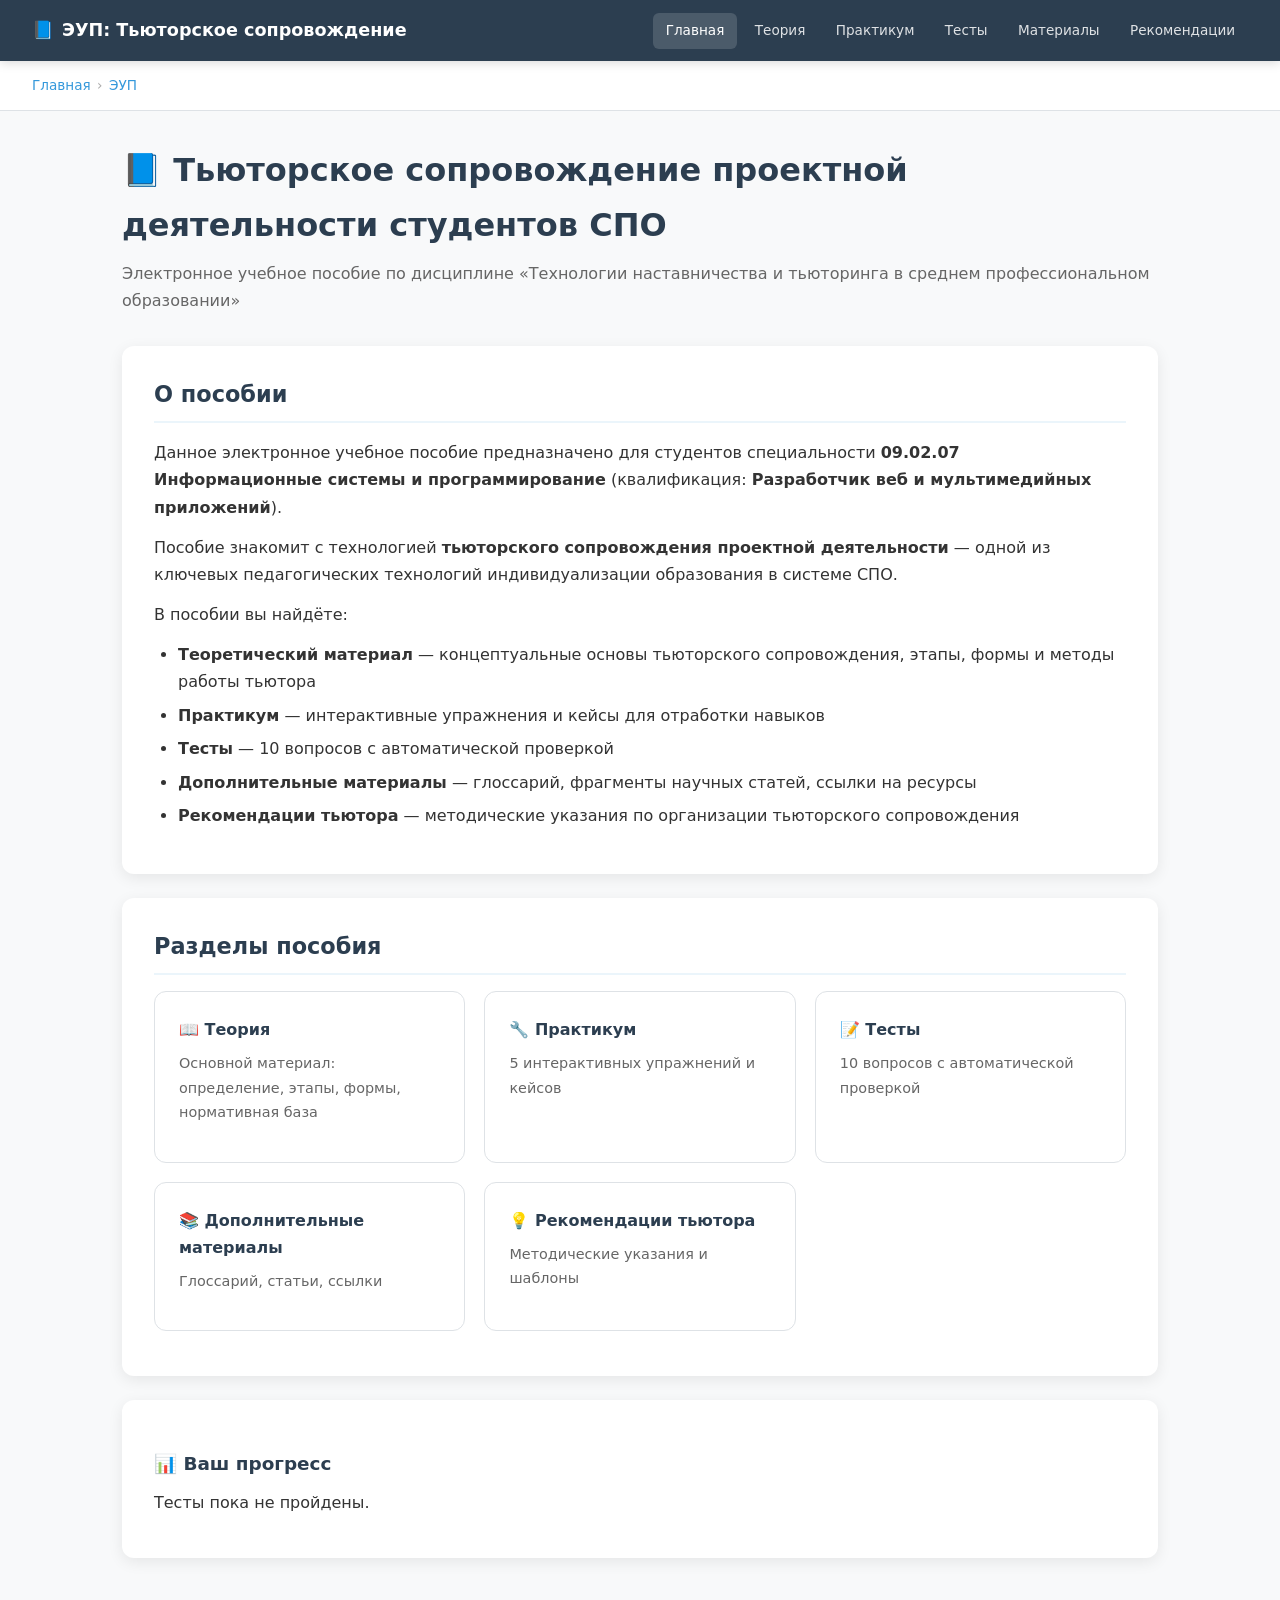
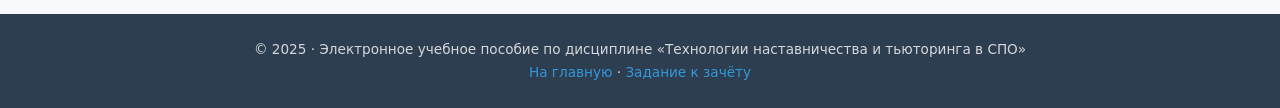
==== eup/index.html @ f14a6d61 "initial commit" ====
<!DOCTYPE html>
<html lang="ru">
<head>
    <meta charset="UTF-8">
    <meta name="viewport" content="width=device-width, initial-scale=1.0">
    <title>Тьюторское сопровождение проектной деятельности — ЭУП</title>
    <link rel="stylesheet" href="css/style.css">
</head>
<body>
    <!-- Header -->
    <div class="top-bar">
        <div class="logo"><a href="../index.html">📘</a> ЭУП: Тьюторское сопровождение</div>
        <nav class="top-nav">
            <a href="index.html" class="active">Главная</a>
            <a href="pages/teoriya.html">Теория</a>
            <a href="pages/praktikum.html">Практикум</a>
            <a href="pages/testy.html">Тесты</a>
            <a href="pages/materialy.html">Материалы</a>
            <a href="pages/rekomendacii.html">Рекомендации</a>
        </nav>
    </div>

    <div id="breadcrumbs" class="breadcrumbs"></div>

    <!-- Main -->
    <div class="main">
        <div class="page-header">
            <h1>📘 Тьюторское сопровождение проектной деятельности студентов СПО</h1>
            <p class="desc">Электронное учебное пособие по дисциплине «Технологии наставничества и тьюторинга в среднем профессиональном образовании»</p>
        </div>

        <!-- Аннотация -->
        <div class="section">
            <h2>О пособии</h2>
            <p>Данное электронное учебное пособие предназначено для студентов специальности <strong>09.02.07 Информационные системы и программирование</strong> (квалификация: <strong>Разработчик веб и мультимедийных приложений</strong>).</p>
            <p>Пособие знакомит с технологией <strong>тьюторского сопровождения проектной деятельности</strong> — одной из ключевых педагогических технологий индивидуализации образования в системе СПО.</p>
            <p>В пособии вы найдёте:</p>
            <ul>
                <li><strong>Теоретический материал</strong> — концептуальные основы тьюторского сопровождения, этапы, формы и методы работы тьютора</li>
                <li><strong>Практикум</strong> — интерактивные упражнения и кейсы для отработки навыков</li>
                <li><strong>Тесты</strong> — 10 вопросов с автоматической проверкой</li>
                <li><strong>Дополнительные материалы</strong> — глоссарий, фрагменты научных статей, ссылки на ресурсы</li>
                <li><strong>Рекомендации тьютора</strong> — методические указания по организации тьюторского сопровождения</li>
            </ul>
        </div>

        <!-- Навигация по разделам -->
        <div class="section">
            <h2>Разделы пособия</h2>
            <div class="card-grid">
                <a href="pages/teoriya.html" class="card-item" style="text-decoration:none;display:block;">
                    <h4>📖 Теория</h4>
                    <p style="color:#666;font-size:0.9rem;">Основной материал: определение, этапы, формы, нормативная база</p>
                </a>
                <a href="pages/praktikum.html" class="card-item" style="text-decoration:none;display:block;">
                    <h4>🔧 Практикум</h4>
                    <p style="color:#666;font-size:0.9rem;">5 интерактивных упражнений и кейсов</p>
                </a>
                <a href="pages/testy.html" class="card-item" style="text-decoration:none;display:block;">
                    <h4>📝 Тесты</h4>
                    <p style="color:#666;font-size:0.9rem;">10 вопросов с автоматической проверкой</p>
                </a>
                <a href="pages/materialy.html" class="card-item" style="text-decoration:none;display:block;">
                    <h4>📚 Дополнительные материалы</h4>
                    <p style="color:#666;font-size:0.9rem;">Глоссарий, статьи, ссылки</p>
                </a>
                <a href="pages/rekomendacii.html" class="card-item" style="text-decoration:none;display:block;">
                    <h4>💡 Рекомендации тьютора</h4>
                    <p style="color:#666;font-size:0.9rem;">Методические указания и шаблоны</p>
                </a>
            </div>
        </div>

        <!-- Статистика -->
        <div id="stats-container"></div>
    </div>

    <!-- Modal -->
    <div class="modal-overlay" id="modal-overlay">
        <div class="modal">
            <button class="close-btn" onclick="closeModal()">&times;</button>
            <h3 id="modal-title"></h3>
            <p id="modal-text"></p>
        </div>
    </div>

    <!-- Footer -->
    <div class="footer">
        <p>© 2025 · Электронное учебное пособие по дисциплине «Технологии наставничества и тьюторинга в СПО»</p>
        <p><a href="../index.html">На главную</a> · <a href="../зачет.md">Задание к зачёту</a></p>
    </div>

    <script src="js/navigation.js"></script>
    <script src="js/main.js"></script>
    <script src="js/stats.js"></script>
    <script>
        document.addEventListener('DOMContentLoaded', function() {
            if (typeof displayStats === 'function') {
                displayStats('stats-container');
            }
        });
    </script>
</body>
</html>
---- eup/css/style.css ----
:root {
    --primary: #2c3e50;
    --secondary: #3498db;
    --secondary-light: #ebf5fb;
    --accent: #e74c3c;
    --success: #27ae60;
    --warning: #f39c12;
    --bg: #f8f9fa;
    --card-bg: #ffffff;
    --text: #333;
    --text-light: #666;
    --border: #dee2e6;
    --shadow: 0 4px 15px rgba(0,0,0,0.08);
    --radius: 12px;
    --font: 'Segoe UI', system-ui, -apple-system, sans-serif;
}

* { margin: 0; padding: 0; box-sizing: border-box; }

html { scroll-behavior: smooth; }

body {
    font-family: var(--font);
    background: var(--bg);
    color: var(--text);
    line-height: 1.7;
    display: flex;
    flex-direction: column;
    min-height: 100vh;
}

/* ===== HEADER & NAVIGATION ===== */
.top-bar {
    background: var(--primary);
    color: white;
    padding: 0.8rem 2rem;
    display: flex;
    align-items: center;
    justify-content: space-between;
    flex-wrap: wrap;
    gap: 0.5rem;
    position: sticky;
    top: 0;
    z-index: 100;
    box-shadow: 0 2px 10px rgba(0,0,0,0.15);
}

.top-bar .logo {
    font-weight: 700;
    font-size: 1.1rem;
    display: flex;
    align-items: center;
    gap: 0.5rem;
}

.top-bar .logo a {
    color: white;
    text-decoration: none;
}

.top-nav {
    display: flex;
    gap: 0.3rem;
    flex-wrap: wrap;
}

.top-nav a {
    color: rgba(255,255,255,0.85);
    text-decoration: none;
    padding: 0.4rem 0.8rem;
    border-radius: 6px;
    font-size: 0.85rem;
    transition: background 0.2s, color 0.2s;
}

.top-nav a:hover, .top-nav a.active {
    background: rgba(255,255,255,0.15);
    color: white;
}

/* ===== BREADCRUMBS ===== */
.breadcrumbs {
    padding: 0.8rem 2rem;
    font-size: 0.85rem;
    color: var(--text-light);
    background: white;
    border-bottom: 1px solid var(--border);
}

.breadcrumbs a {
    color: var(--secondary);
    text-decoration: none;
}

.breadcrumbs a:hover { text-decoration: underline; }

.breadcrumbs .sep {
    margin: 0 0.4rem;
    color: #aaa;
}

/* ===== MAIN CONTENT ===== */
.main {
    flex: 1;
    max-width: 1100px;
    width: 100%;
    margin: 0 auto;
    padding: 2rem;
}

/* ===== PAGE HEADER ===== */
.page-header {
    margin-bottom: 2rem;
}

.page-header h1 {
    font-size: 2rem;
    color: var(--primary);
    margin-bottom: 0.5rem;
}

.page-header .desc {
    font-size: 1rem;
    color: var(--text-light);
}

/* ===== CONTENT SECTIONS ===== */
.section {
    background: var(--card-bg);
    border-radius: var(--radius);
    padding: 1.8rem 2rem;
    margin-bottom: 1.5rem;
    box-shadow: var(--shadow);
}

.section h2 {
    font-size: 1.4rem;
    color: var(--primary);
    margin-bottom: 1rem;
    padding-bottom: 0.5rem;
    border-bottom: 2px solid var(--secondary-light);
}

.section h3 {
    font-size: 1.15rem;
    color: var(--primary);
    margin: 1.2rem 0 0.6rem;
}

.section p {
    margin-bottom: 0.8rem;
}

.section ul, .section ol {
    margin: 0.5rem 0 1rem 1.5rem;
}

.section li {
    margin-bottom: 0.4rem;
}

/* ===== DEFINITION BOX ===== */
.definition {
    background: var(--secondary-light);
    border-left: 4px solid var(--secondary);
    padding: 1rem 1.5rem;
    margin: 1rem 0;
    border-radius: 0 var(--radius) var(--radius) 0;
}

.definition strong {
    color: var(--secondary);
    display: block;
    margin-bottom: 0.3rem;
    font-size: 0.95rem;
    text-transform: uppercase;
    letter-spacing: 0.5px;
}

/* ===== INFO BOX ===== */
.info-box {
    background: #fff3cd;
    border-left: 4px solid var(--warning);
    padding: 1rem 1.5rem;
    margin: 1rem 0;
    border-radius: 0 var(--radius) var(--radius) 0;
}

.info-box strong {
    color: #856404;
}

/* ===== TABLES ===== */
.table-wrap {
    overflow-x: auto;
    margin: 1rem 0;
}

table {
    width: 100%;
    border-collapse: collapse;
    font-size: 0.9rem;
}

table th {
    background: var(--primary);
    color: white;
    padding: 0.7rem 1rem;
    text-align: left;
    font-weight: 600;
}

table td {
    padding: 0.6rem 1rem;
    border-bottom: 1px solid var(--border);
}

table tr:nth-child(even) {
    background: #f8f9fa;
}

table tr:hover {
    background: var(--secondary-light);
}

/* ===== DIAGRAM / SVG placeholder ===== */
.diagram {
    text-align: center;
    margin: 1.5rem 0;
    padding: 2rem;
    background: var(--secondary-light);
    border-radius: var(--radius);
    border: 2px dashed var(--secondary);
}

.diagram svg {
    max-width: 100%;
    height: auto;
}

.diagram .caption {
    margin-top: 0.8rem;
    font-size: 0.85rem;
    color: var(--text-light);
    font-style: italic;
}

/* ===== TAGS ===== */
.tag {
    display: inline-block;
    padding: 0.2rem 0.6rem;
    border-radius: 12px;
    font-size: 0.75rem;
    font-weight: 600;
    margin-right: 0.3rem;
}

.tag-blue { background: var(--secondary-light); color: var(--secondary); }
.tag-green { background: #e8f8f5; color: var(--success); }
.tag-red { background: #fdedec; color: var(--accent); }
.tag-yellow { background: #fef9e7; color: #7d6608; }

/* ===== CARDS GRID ===== */
.card-grid {
    display: grid;
    grid-template-columns: repeat(auto-fit, minmax(280px, 1fr));
    gap: 1.2rem;
    margin: 1rem 0;
}

.card-item {
    background: var(--card-bg);
    border: 1px solid var(--border);
    border-radius: var(--radius);
    padding: 1.5rem;
    transition: box-shadow 0.2s, transform 0.2s;
}

.card-item:hover {
    box-shadow: var(--shadow);
    transform: translateY(-2px);
}

.card-item h4 {
    color: var(--primary);
    margin-bottom: 0.5rem;
}

/* ===== EXERCISE CARDS ===== */
.exercise {
    background: #f0f8ff;
    border: 1px solid #bce0fd;
    border-radius: var(--radius);
    padding: 1.5rem;
    margin: 1rem 0;
}

.exercise h3 {
    color: var(--secondary);
    margin-bottom: 0.8rem;
    display: flex;
    align-items: center;
    gap: 0.5rem;
}

.exercise .task-text {
    margin-bottom: 1rem;
}

.exercise textarea, .exercise input[type="text"], .exercise select {
    width: 100%;
    padding: 0.7rem;
    border: 1px solid var(--border);
    border-radius: 8px;
    font-family: var(--font);
    font-size: 0.95rem;
    margin-bottom: 0.8rem;
}

.exercise textarea { min-height: 100px; resize: vertical; }

.exercise .options label {
    display: block;
    padding: 0.5rem 0.8rem;
    margin-bottom: 0.4rem;
    background: white;
    border: 1px solid var(--border);
    border-radius: 8px;
    cursor: pointer;
    transition: background 0.2s, border-color 0.2s;
}

.exercise .options label:hover {
    background: var(--secondary-light);
    border-color: var(--secondary);
}

.exercise .options input[type="radio"],
.exercise .options input[type="checkbox"] {
    margin-right: 0.6rem;
}

.exercise .options label.selected {
    background: #d4edda;
    border-color: var(--success);
}

.exercise .btn-check {
    padding: 0.6rem 1.5rem;
    background: var(--secondary);
    color: white;
    border: none;
    border-radius: 8px;
    font-size: 0.95rem;
    cursor: pointer;
    transition: background 0.2s;
}

.exercise .btn-check:hover { background: #2980b9; }

.exercise .feedback {
    margin-top: 0.8rem;
    padding: 0.8rem;
    border-radius: 8px;
    display: none;
}

.exercise .feedback.correct {
    display: block;
    background: #d4edda;
    border: 1px solid #c3e6cb;
    color: #155724;
}

.exercise .feedback.incorrect {
    display: block;
    background: #f8d7da;
    border: 1px solid #f5c6cb;
    color: #721c24;
}

.exercise .feedback.partial {
    display: block;
    background: #fff3cd;
    border: 1px solid #ffeeba;
    color: #856404;
}

/* ===== GLOSSARY ===== */
.glossary-term {
    display: inline;
    color: var(--secondary);
    border-bottom: 1px dashed var(--secondary);
    cursor: pointer;
}

.glossary-term:hover {
    background: var(--secondary-light);
}

/* ===== MODAL ===== */
.modal-overlay {
    display: none;
    position: fixed;
    top: 0; left: 0; right: 0; bottom: 0;
    background: rgba(0,0,0,0.5);
    z-index: 200;
    justify-content: center;
    align-items: center;
}

.modal-overlay.active {
    display: flex;
}

.modal {
    background: white;
    border-radius: var(--radius);
    padding: 2rem;
    max-width: 500px;
    width: 90%;
    max-height: 80vh;
    overflow-y: auto;
    box-shadow: 0 20px 60px rgba(0,0,0,0.3);
    position: relative;
}

.modal .close-btn {
    position: absolute;
    top: 1rem;
    right: 1rem;
    background: none;
    border: none;
    font-size: 1.5rem;
    cursor: pointer;
    color: #aaa;
}

.modal .close-btn:hover { color: var(--text); }

.modal h3 {
    margin-bottom: 1rem;
    color: var(--primary);
}

.modal p {
    line-height: 1.6;
    color: var(--text-light);
}

/* ===== BUTTONS ===== */
.btn {
    display: inline-block;
    padding: 0.6rem 1.5rem;
    background: var(--secondary);
    color: white;
    border: none;
    border-radius: 8px;
    font-size: 0.95rem;
    cursor: pointer;
    text-decoration: none;
    transition: background 0.2s;
}

.btn:hover { background: #2980b9; }

.btn-outline {
    background: transparent;
    border: 2px solid var(--secondary);
    color: var(--secondary);
}

.btn-outline:hover {
    background: var(--secondary);
    color: white;
}

.btn-success {
    background: var(--success);
}

.btn-success:hover { background: #219a52; }

/* ===== FOOTER ===== */
.footer {
    background: var(--primary);
    color: rgba(255,255,255,0.8);
    text-align: center;
    padding: 1.5rem;
    font-size: 0.85rem;
    margin-top: auto;
}

.footer a {
    color: var(--secondary);
    text-decoration: none;
}

.footer a:hover { text-decoration: underline; }

/* ===== RESPONSIVE ===== */
@media (max-width: 768px) {
    .top-bar {
        flex-direction: column;
        padding: 0.6rem 1rem;
    }
    .top-nav {
        justify-content: center;
    }
    .top-nav a {
        font-size: 0.8rem;
        padding: 0.3rem 0.5rem;
    }
    .main {
        padding: 1rem;
    }
    .page-header h1 {
        font-size: 1.5rem;
    }
    .section {
        padding: 1.2rem;
    }
    .card-grid {
        grid-template-columns: 1fr;
    }
}
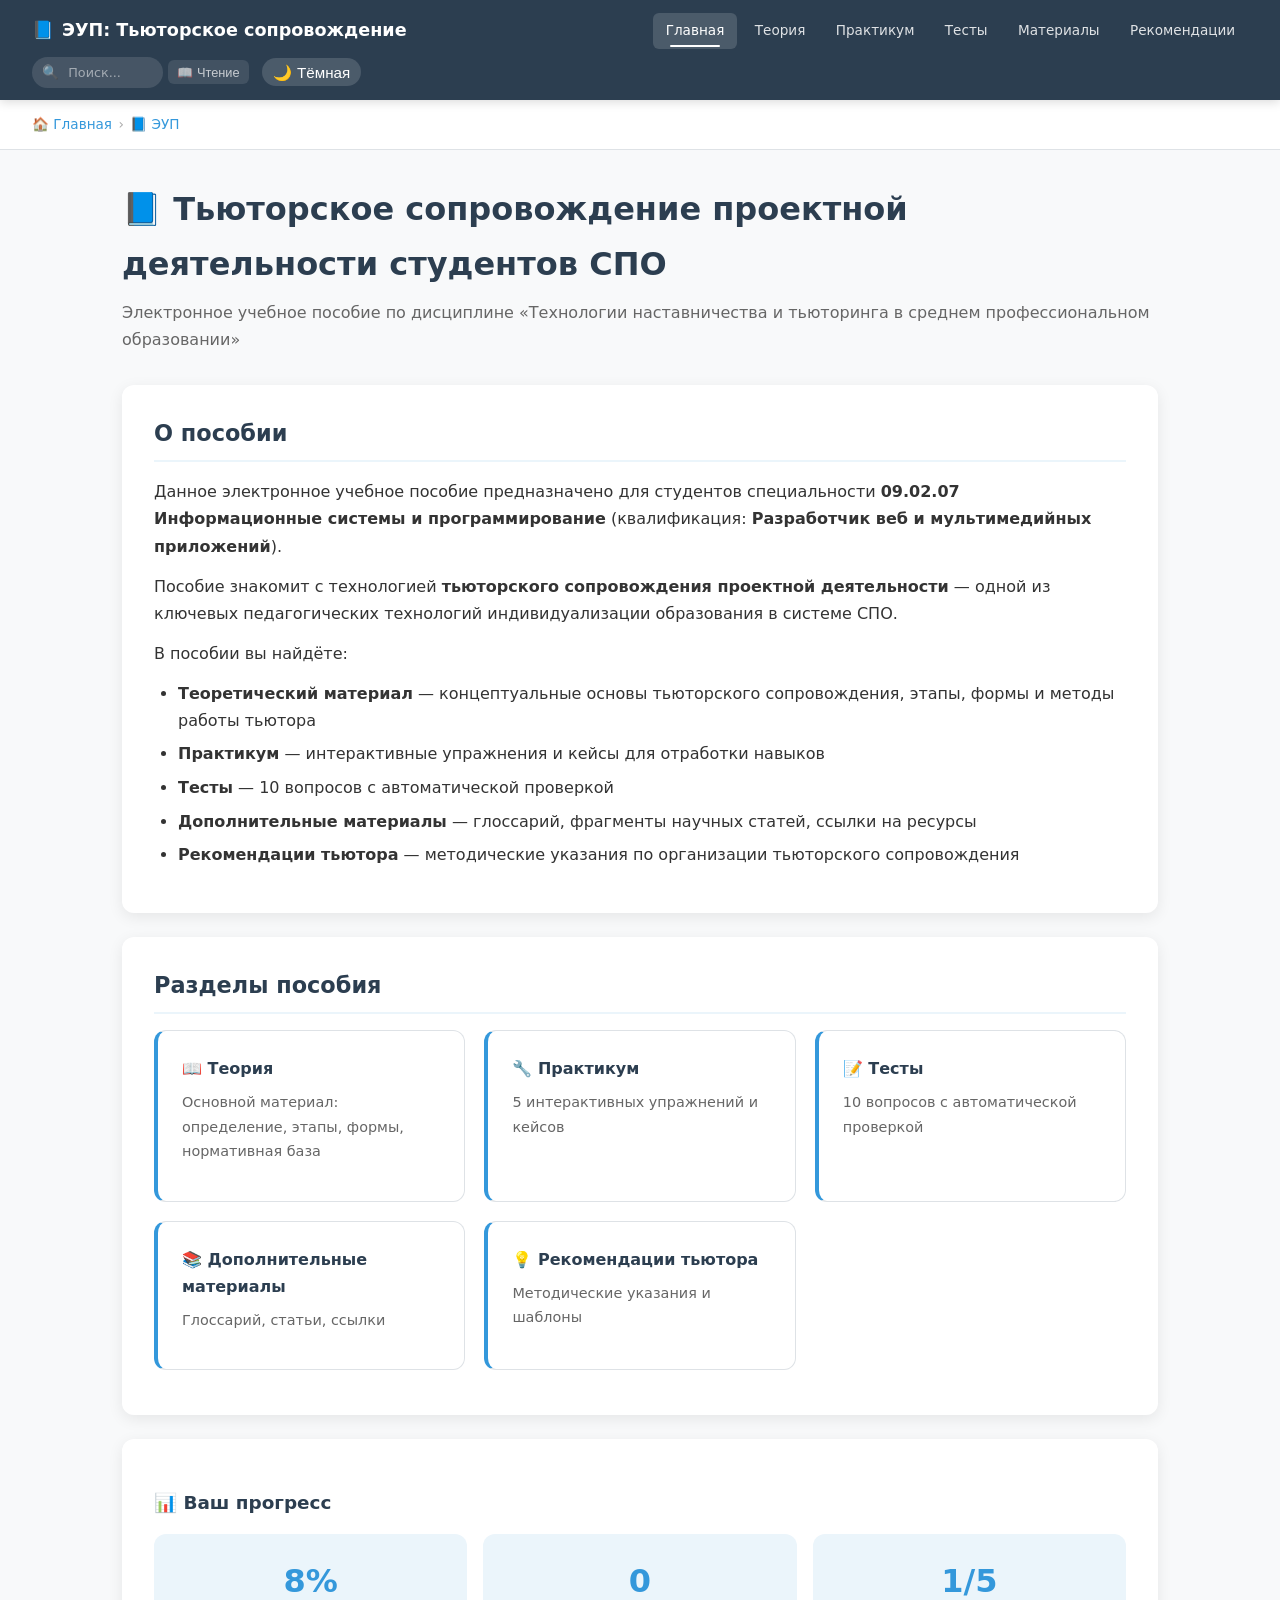
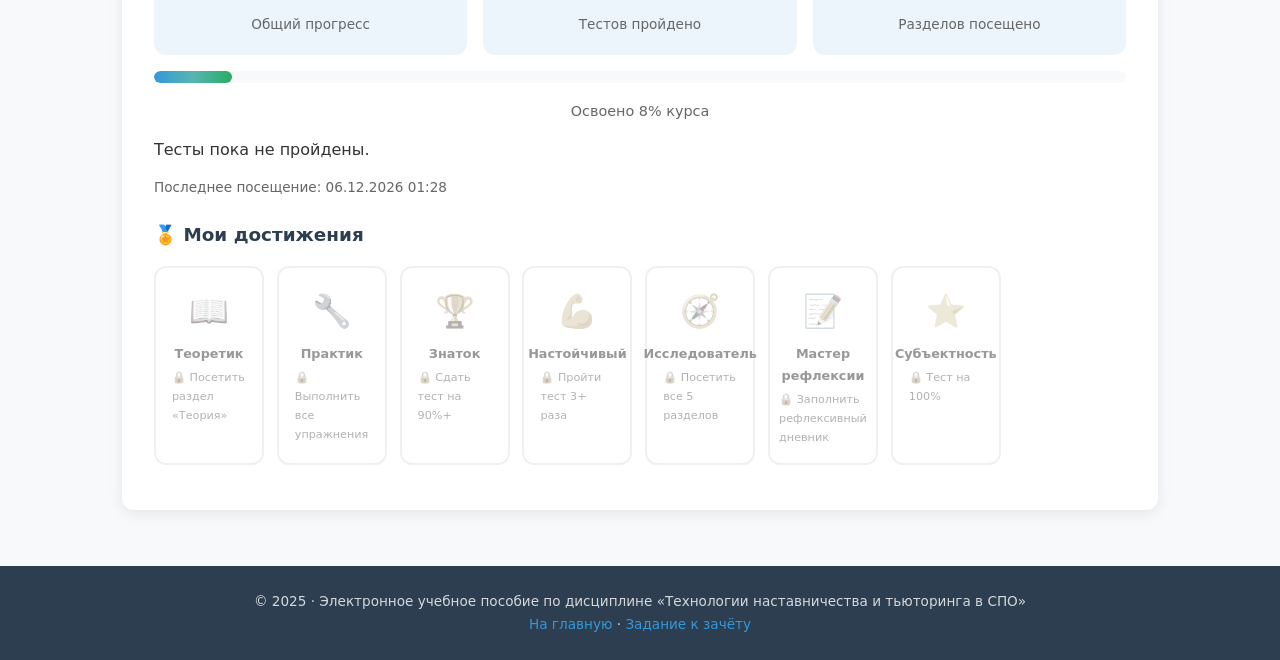
==== commit 7fc87c0c: "imporove" ====
--- a/eup/index.html
+++ b/eup/index.html
@@ -9,6 +9,7 @@
 <body>
     <!-- Header -->
     <div class="top-bar">
+        <button class="hamburger" id="hamburger-btn" aria-label="Меню">☰</button>
         <div class="logo"><a href="../index.html">📘</a> ЭУП: Тьюторское сопровождение</div>
         <nav class="top-nav">
             <a href="index.html" class="active">Главная</a>
@@ -18,6 +19,14 @@
             <a href="pages/materialy.html">Материалы</a>
             <a href="pages/rekomendacii.html">Рекомендации</a>
         </nav>
+        <div style="display:flex;align-items:center;gap:0.3rem;flex-wrap:wrap;">
+            <div class="search-box">
+                <span class="search-icon">🔍</span>
+                <input type="text" id="search-input" placeholder="Поиск..." aria-label="Поиск по странице">
+            </div>
+            <button class="reading-mode-btn" onclick="toggleReadingMode()" title="Режим чтения">📖 <span class="label">Чтение</span></button>
+            <button class="theme-toggle" onclick="toggleTheme()" title="Переключить тему">🌙 <span class="label">Тёмная</span></button>
+        </div>
     </div>
 
     <div id="breadcrumbs" class="breadcrumbs"></div>
@@ -71,7 +80,7 @@
             </div>
         </div>
 
-        <!-- Статистика -->
+        <!-- Статистика + Бейджи (рендерятся внутри displayStats) -->
         <div id="stats-container"></div>
     </div>
 
@@ -95,9 +104,43 @@
     <script src="js/stats.js"></script>
     <script>
         document.addEventListener('DOMContentLoaded', function() {
+            // Статистика + бейджи — всё внутри displayStats
             if (typeof displayStats === 'function') {
                 displayStats('stats-container');
             }
+
+            // Цветные статусы разделов
+            try {
+                var stats = JSON.parse(localStorage.getItem('eup_stats'));
+                var visited = stats ? stats.pagesVisited || [] : [];
+                var cardLinks = document.querySelectorAll('.card-item');
+
+                // Убираем старые метки перед обновлением
+                cardLinks.forEach(function(card) {
+                    var oldBadge = card.querySelector('.visit-badge');
+                    if (oldBadge) oldBadge.remove();
+                    card.style.borderLeft = '';
+                    card.style.background = '';
+                });
+
+                cardLinks.forEach(function(card) {
+                    var href = card.getAttribute('href');
+                    if (!href) return;
+                    var pageName = href.replace('pages/', '');
+                    if (visited.indexOf(pageName) !== -1) {
+                        card.style.borderLeft = '4px solid #27ae60';
+                        card.style.background = '#f0faf4';
+                        var badgeEl = document.createElement('span');
+                        badgeEl.className = 'visit-badge';
+                        badgeEl.textContent = '✅';
+                        badgeEl.style.cssText = 'position:absolute;top:0.5rem;right:0.8rem;font-size:1.2rem;pointer-events:none;';
+                        card.style.position = 'relative';
+                        card.appendChild(badgeEl);
+                    } else {
+                        card.style.borderLeft = '4px solid #3498db';
+                    }
+                });
+            } catch(e) {}
         });
     </script>
 </body>
--- a/eup/css/style.css
+++ b/eup/css/style.css
@@ -13,11 +13,37 @@
     --shadow: 0 4px 15px rgba(0,0,0,0.08);
     --radius: 12px;
     --font: 'Segoe UI', system-ui, -apple-system, sans-serif;
-}
-
-* { margin: 0; padding: 0; box-sizing: border-box; }
-
-html { scroll-behavior: smooth; }
+    --overlay: rgba(0,0,0,0.5);
+    --progress-color: #3498db;
+}
+
+/* ===== DARK THEME ===== */
+[data-theme="dark"] {
+    --primary: #1a1a2e;
+    --secondary: #4da6ff;
+    --secondary-light: #1e2a3a;
+    --accent: #ff6b6b;
+    --success: #51cf66;
+    --warning: #ffd43b;
+    --bg: #0f0f1a;
+    --card-bg: #1a1a2e;
+    --text: #e0e0e0;
+    --text-light: #a0a0a0;
+    --border: #2a2a3e;
+    --shadow: 0 4px 15px rgba(0,0,0,0.3);
+    --overlay: rgba(0,0,0,0.7);
+    --progress-color: #4da6ff;
+}
+
+* {
+    margin: 0;
+    padding: 0;
+    box-sizing: border-box;
+}
+
+html {
+    scroll-behavior: smooth;
+}
 
 body {
     font-family: var(--font);
@@ -27,7 +53,56 @@
     display: flex;
     flex-direction: column;
     min-height: 100vh;
-}
+    transition: background 0.3s ease, color 0.3s ease;
+}
+
+/* ===== READING PROGRESS BAR ===== */
+#reading-progress {
+    position: fixed;
+    top: 0;
+    left: 0;
+    height: 3px;
+    background: linear-gradient(90deg, var(--progress-color), #2ecc71);
+    width: 0%;
+    z-index: 9999;
+    transition: width 0.1s linear;
+    box-shadow: 0 0 10px rgba(52, 152, 219, 0.3);
+}
+
+/* ===== PAGE TRANSITIONS ===== */
+@keyframes fadeIn {
+    from { opacity: 0; transform: translateY(24px); }
+    to   { opacity: 1; transform: translateY(0); }
+}
+
+.main {
+    flex: 1;
+    max-width: 1100px;
+    width: 100%;
+    margin: 0 auto;
+    padding: 2rem;
+    animation: fadeIn 0.6s ease-out;
+    animation-fill-mode: both;
+}
+
+.section {
+    background: var(--card-bg);
+    border-radius: var(--radius);
+    padding: 1.8rem 2rem;
+    margin-bottom: 1.5rem;
+    box-shadow: var(--shadow);
+    animation: fadeIn 0.5s ease-out;
+    animation-fill-mode: both;
+    transition: background 0.3s ease, box-shadow 0.3s ease;
+}
+.section:nth-child(1) { animation-delay: 0.05s; }
+.section:nth-child(2) { animation-delay: 0.1s; }
+.section:nth-child(3) { animation-delay: 0.15s; }
+.section:nth-child(4) { animation-delay: 0.2s; }
+.section:nth-child(5) { animation-delay: 0.25s; }
+.section:nth-child(6) { animation-delay: 0.3s; }
+.section:nth-child(7) { animation-delay: 0.35s; }
+.section:nth-child(8) { animation-delay: 0.4s; }
 
 /* ===== HEADER & NAVIGATION ===== */
 .top-bar {
@@ -43,6 +118,7 @@
     top: 0;
     z-index: 100;
     box-shadow: 0 2px 10px rgba(0,0,0,0.15);
+    transition: background 0.3s ease;
 }
 
 .top-bar .logo {
@@ -62,6 +138,7 @@
     display: flex;
     gap: 0.3rem;
     flex-wrap: wrap;
+    align-items: center;
 }
 
 .top-nav a {
@@ -71,11 +148,135 @@
     border-radius: 6px;
     font-size: 0.85rem;
     transition: background 0.2s, color 0.2s;
+    position: relative;
+}
+
+/* Underline animation for nav links */
+.top-nav a::after {
+    content: '';
+    position: absolute;
+    bottom: 2px;
+    left: 50%;
+    width: 0;
+    height: 2px;
+    background: white;
+    transition: width 0.3s ease, left 0.3s ease;
+    border-radius: 1px;
+}
+
+.top-nav a:hover::after,
+.top-nav a.active::after {
+    width: 60%;
+    left: 20%;
 }
 
 .top-nav a:hover, .top-nav a.active {
     background: rgba(255,255,255,0.15);
     color: white;
+}
+
+/* ===== DARK MODE TOGGLE ===== */
+.theme-toggle {
+    background: rgba(255,255,255,0.15);
+    border: none;
+    color: white;
+    padding: 0.4rem 0.7rem;
+    border-radius: 20px;
+    cursor: pointer;
+    font-size: 0.95rem;
+    transition: background 0.2s, transform 0.2s;
+    line-height: 1;
+    margin-left: 0.5rem;
+    display: inline-flex;
+    align-items: center;
+    gap: 0.3rem;
+}
+.theme-toggle:hover {
+    background: rgba(255,255,255,0.3);
+    transform: scale(1.05);
+}
+
+/* ===== SEARCH ===== */
+.search-box {
+    display: inline-flex;
+    align-items: center;
+    gap: 0.3rem;
+    background: rgba(255,255,255,0.12);
+    border-radius: 20px;
+    padding: 0.2rem 0.6rem;
+    transition: background 0.2s, width 0.3s;
+}
+.search-box:focus-within {
+    background: rgba(255,255,255,0.25);
+}
+.search-box input {
+    background: transparent;
+    border: none;
+    color: white;
+    font-family: var(--font);
+    font-size: 0.8rem;
+    padding: 0.3rem 0.3rem;
+    width: 90px;
+    outline: none;
+    transition: width 0.3s;
+}
+.search-box input:focus {
+    width: 180px;
+}
+.search-box input::placeholder {
+    color: rgba(255,255,255,0.5);
+}
+.search-box .search-icon {
+    font-size: 0.85rem;
+    cursor: pointer;
+    opacity: 0.7;
+}
+
+/* Highlight search matches */
+.search-highlight {
+    background: #fff3cd;
+    padding: 0.1rem 0.2rem;
+    border-radius: 3px;
+}
+[data-theme="dark"] .search-highlight {
+    background: #5a4a1a;
+    color: #ffd;
+}
+
+/* ===== HAMBURGER ===== */
+.hamburger {
+    display: none;
+    background: rgba(255,255,255,0.15);
+    border: none;
+    color: white;
+    padding: 0.4rem 0.7rem;
+    border-radius: 6px;
+    cursor: pointer;
+    font-size: 1.2rem;
+    line-height: 1;
+    transition: background 0.2s;
+}
+.hamburger:hover { background: rgba(255,255,255,0.3); }
+
+/* ===== READING MODE ===== */
+.reading-mode .top-nav { display: none; }
+.reading-mode .search-box { display: none; }
+.reading-mode .theme-toggle { display: none; }
+.reading-mode .hamburger { display: none; }
+.reading-mode .main {
+    max-width: 780px;
+    font-size: 1.1rem;
+    line-height: 1.9;
+}
+.reading-mode .footer { display: none; }
+.reading-mode .section {
+    box-shadow: none;
+    background: transparent;
+    padding: 1rem 0;
+}
+.reading-mode #back-to-top { display: none !important; }
+.reading-mode .top-bar {
+    justify-content: center;
 }
 
 /* ===== BREADCRUMBS ===== */
@@ -83,8 +284,9 @@
     padding: 0.8rem 2rem;
     font-size: 0.85rem;
     color: var(--text-light);
-    background: white;
+    background: var(--card-bg);
     border-bottom: 1px solid var(--border);
+    transition: background 0.3s ease;
 }
 
 .breadcrumbs a {
@@ -97,15 +299,6 @@
 .breadcrumbs .sep {
     margin: 0 0.4rem;
     color: #aaa;
-}
-
-/* ===== MAIN CONTENT ===== */
-.main {
-    flex: 1;
-    max-width: 1100px;
-    width: 100%;
-    margin: 0 auto;
-    padding: 2rem;
 }
 
 /* ===== PAGE HEADER ===== */
@@ -117,6 +310,7 @@
     font-size: 2rem;
     color: var(--primary);
     margin-bottom: 0.5rem;
+    transition: color 0.3s ease;
 }
 
 .page-header .desc {
@@ -124,21 +318,25 @@
     color: var(--text-light);
 }
 
+.reading-time {
+    display: inline-block;
+    font-size: 0.8rem;
+    color: var(--text-light);
+    background: var(--secondary-light);
+    padding: 0.2rem 0.6rem;
+    border-radius: 12px;
+    margin-top: 0.3rem;
+    transition: background 0.3s;
+}
+
 /* ===== CONTENT SECTIONS ===== */
-.section {
-    background: var(--card-bg);
-    border-radius: var(--radius);
-    padding: 1.8rem 2rem;
-    margin-bottom: 1.5rem;
-    box-shadow: var(--shadow);
-}
-
 .section h2 {
     font-size: 1.4rem;
     color: var(--primary);
     margin-bottom: 1rem;
     padding-bottom: 0.5rem;
     border-bottom: 2px solid var(--secondary-light);
+    transition: color 0.3s ease, border-color 0.3s ease;
 }
 
 .section h3 {
@@ -166,6 +364,7 @@
     padding: 1rem 1.5rem;
     margin: 1rem 0;
     border-radius: 0 var(--radius) var(--radius) 0;
+    transition: background 0.3s ease;
 }
 
 .definition strong {
@@ -184,10 +383,17 @@
     padding: 1rem 1.5rem;
     margin: 1rem 0;
     border-radius: 0 var(--radius) var(--radius) 0;
+    transition: background 0.3s ease;
+}
+[data-theme="dark"] .info-box {
+    background: #2a2410;
 }
 
 .info-box strong {
     color: #856404;
+}
+[data-theme="dark"] .info-box strong {
+    color: #ffd43b;
 }
 
 /* ===== TABLES ===== */
@@ -208,6 +414,7 @@
     padding: 0.7rem 1rem;
     text-align: left;
     font-weight: 600;
+    transition: background 0.3s ease;
 }
 
 table td {
@@ -216,14 +423,14 @@
 }
 
 table tr:nth-child(even) {
-    background: #f8f9fa;
+    background: var(--bg);
 }
 
 table tr:hover {
     background: var(--secondary-light);
 }
 
-/* ===== DIAGRAM / SVG placeholder ===== */
+/* ===== DIAGRAM / SVG ===== */
 .diagram {
     text-align: center;
     margin: 1.5rem 0;
@@ -231,6 +438,7 @@
     background: var(--secondary-light);
     border-radius: var(--radius);
     border: 2px dashed var(--secondary);
+    transition: background 0.3s ease;
 }
 
 .diagram svg {
@@ -243,6 +451,48 @@
     font-size: 0.85rem;
     color: var(--text-light);
     font-style: italic;
+}
+
+/* SVG animation for diagram circles */
+.diagram svg circle {
+    fill-opacity: 0;
+    animation: fadeInCircle 0.6s ease forwards;
+}
+.diagram svg circle:nth-child(1) { animation-delay: 0.1s; }
+.diagram svg circle:nth-child(2) { animation-delay: 0.3s; }
+.diagram svg circle:nth-child(3) { animation-delay: 0.5s; }
+.diagram svg circle:nth-child(4) { animation-delay: 0.7s; }
+
+@keyframes fadeInCircle {
+    to { fill-opacity: 1; }
+}
+
+/* SVG text animation */
+.diagram svg text {
+    opacity: 0;
+    animation: fadeInText 0.5s ease forwards;
+}
+.diagram svg text:nth-of-type(1) { animation-delay: 0.2s; }
+.diagram svg text:nth-of-type(2) { animation-delay: 0.3s; }
+.diagram svg text:nth-of-type(3) { animation-delay: 0.4s; }
+.diagram svg text:nth-of-type(4) { animation-delay: 0.5s; }
+.diagram svg text:nth-of-type(5) { animation-delay: 0.6s; }
+.diagram svg text:nth-of-type(6) { animation-delay: 0.7s; }
+.diagram svg text:nth-of-type(7) { animation-delay: 0.8s; }
+.diagram svg text:nth-of-type(8) { animation-delay: 0.9s; }
+
+@keyframes fadeInText {
+    to { opacity: 1; }
+}
+
+/* SVG line animation */
+.diagram svg line {
+    stroke-dasharray: 800;
+    stroke-dashoffset: 800;
+    animation: drawLine 1.2s ease forwards;
+}
+@keyframes drawLine {
+    to { stroke-dashoffset: 0; }
 }
 
 /* ===== TAGS ===== */
@@ -273,12 +523,32 @@
     border: 1px solid var(--border);
     border-radius: var(--radius);
     padding: 1.5rem;
-    transition: box-shadow 0.2s, transform 0.2s;
+    transition: box-shadow 0.3s ease, transform 0.3s ease, background 0.3s ease, border-color 0.3s ease;
+    position: relative;
+    overflow: hidden;
+}
+
+/* Glassmorphism light effect */
+.card-item::before {
+    content: '';
+    position: absolute;
+    top: -50%;
+    left: -50%;
+    width: 200%;
+    height: 200%;
+    background: radial-gradient(circle, rgba(255,255,255,0.05) 0%, transparent 60%);
+    opacity: 0;
+    transition: opacity 0.5s ease;
+    pointer-events: none;
+}
+.card-item:hover::before {
+    opacity: 1;
 }
 
 .card-item:hover {
-    box-shadow: var(--shadow);
-    transform: translateY(-2px);
+    box-shadow: 0 8px 25px rgba(0,0,0,0.12);
+    transform: translateY(-4px);
+    border-color: var(--secondary);
 }
 
 .card-item h4 {
@@ -288,11 +558,12 @@
 
 /* ===== EXERCISE CARDS ===== */
 .exercise {
-    background: #f0f8ff;
-    border: 1px solid #bce0fd;
+    background: var(--secondary-light);
+    border: 1px solid var(--border);
     border-radius: var(--radius);
     padding: 1.5rem;
     margin: 1rem 0;
+    transition: background 0.3s ease, border-color 0.3s ease;
 }
 
 .exercise h3 {
@@ -315,6 +586,9 @@
     font-family: var(--font);
     font-size: 0.95rem;
     margin-bottom: 0.8rem;
+    background: var(--card-bg);
+    color: var(--text);
+    transition: border-color 0.2s, background 0.3s, color 0.3s;
 }
 
 .exercise textarea { min-height: 100px; resize: vertical; }
@@ -323,7 +597,7 @@
     display: block;
     padding: 0.5rem 0.8rem;
     margin-bottom: 0.4rem;
-    background: white;
+    background: var(--card-bg);
     border: 1px solid var(--border);
     border-radius: 8px;
     cursor: pointer;
@@ -340,12 +614,56 @@
     margin-right: 0.6rem;
 }
 
+/* ===== OPTIONS IN TESTS ===== */
+.section .options label {
+    display: block;
+    padding: 0.7rem 1rem;
+    margin-bottom: 0.5rem;
+    background: var(--card-bg);
+    border: 1px solid var(--border);
+    border-radius: 8px;
+    cursor: pointer;
+    transition: background 0.2s, border-color 0.2s;
+}
+[data-theme="dark"] .section .options label {
+    background: #16162a;
+}
+
+.section .options label:hover {
+    background: var(--secondary-light);
+    border-color: var(--secondary);
+}
+
+.section .options input[type="radio"],
+.section .options input[type="checkbox"] {
+    margin-right: 0.6rem;
+}
+
 .exercise .options label.selected {
     background: #d4edda;
     border-color: var(--success);
 }
 
-.exercise .btn-check {
+/* ===== RIPPLE EFFECT ===== */
+.btn, .btn-check, .btn-success, .btn-outline {
+    position: relative;
+    overflow: hidden;
+}
+.ripple-effect {
+    position: absolute;
+    border-radius: 50%;
+    background: rgba(255,255,255,0.4);
+    transform: scale(0);
+    animation: rippleAnim 0.6s ease-out;
+    pointer-events: none;
+}
+@keyframes rippleAnim {
+    to { transform: scale(4); opacity: 0; }
+}
+
+/* ===== BUTTONS ===== */
+.btn, .btn-check {
+    display: inline-block;
     padding: 0.6rem 1.5rem;
     background: var(--secondary);
     color: white;
@@ -353,33 +671,76 @@
     border-radius: 8px;
     font-size: 0.95rem;
     cursor: pointer;
-    transition: background 0.2s;
-}
-
-.exercise .btn-check:hover { background: #2980b9; }
-
-.exercise .feedback {
+    text-decoration: none;
+    transition: background 0.2s, transform 0.2s;
+}
+
+.btn:hover, .btn-check:hover {
+    background: #2980b9;
+    transform: translateY(-1px);
+}
+
+.btn-outline {
+    display: inline-block;
+    padding: 0.6rem 1.5rem;
+    background: transparent;
+    border: 2px solid var(--secondary);
+    color: var(--secondary);
+    border-radius: 8px;
+    font-size: 0.95rem;
+    cursor: pointer;
+    text-decoration: none;
+    transition: background 0.2s, color 0.2s, transform 0.2s;
+}
+
+.btn-outline:hover {
+    background: var(--secondary);
+    color: white;
+    transform: translateY(-1px);
+}
+
+.btn-success {
+    display: inline-block;
+    padding: 0.6rem 1.5rem;
+    background: var(--success);
+    color: white;
+    border: none;
+    border-radius: 8px;
+    font-size: 0.95rem;
+    cursor: pointer;
+    text-decoration: none;
+    transition: background 0.2s, transform 0.2s;
+}
+
+.btn-success:hover {
+    background: #219a52;
+    transform: translateY(-1px);
+}
+
+/* ===== FEEDBACK ===== */
+.exercise .feedback, .section .feedback {
     margin-top: 0.8rem;
     padding: 0.8rem;
     border-radius: 8px;
     display: none;
-}
-
-.exercise .feedback.correct {
+    animation: fadeIn 0.3s ease-out;
+}
+
+.exercise .feedback.correct, .section .feedback.correct {
     display: block;
     background: #d4edda;
     border: 1px solid #c3e6cb;
     color: #155724;
 }
 
-.exercise .feedback.incorrect {
+.exercise .feedback.incorrect, .section .feedback.incorrect {
     display: block;
     background: #f8d7da;
     border: 1px solid #f5c6cb;
     color: #721c24;
 }
 
-.exercise .feedback.partial {
+.exercise .feedback.partial, .section .feedback.partial {
     display: block;
     background: #fff3cd;
     border: 1px solid #ffeeba;
@@ -392,6 +753,7 @@
     color: var(--secondary);
     border-bottom: 1px dashed var(--secondary);
     cursor: pointer;
+    transition: background 0.2s;
 }
 
 .glossary-term:hover {
@@ -403,10 +765,11 @@
     display: none;
     position: fixed;
     top: 0; left: 0; right: 0; bottom: 0;
-    background: rgba(0,0,0,0.5);
+    background: var(--overlay);
     z-index: 200;
     justify-content: center;
     align-items: center;
+    animation: fadeIn 0.2s ease-out;
 }
 
 .modal-overlay.active {
@@ -414,7 +777,7 @@
 }
 
 .modal {
-    background: white;
+    background: var(--card-bg);
     border-radius: var(--radius);
     padding: 2rem;
     max-width: 500px;
@@ -423,6 +786,12 @@
     overflow-y: auto;
     box-shadow: 0 20px 60px rgba(0,0,0,0.3);
     position: relative;
+    animation: modalSlideIn 0.3s ease-out;
+    transition: background 0.3s ease;
+}
+@keyframes modalSlideIn {
+    from { transform: translateY(-30px); opacity: 0; }
+    to   { transform: translateY(0); opacity: 1; }
 }
 
 .modal .close-btn {
@@ -434,9 +803,12 @@
     font-size: 1.5rem;
     cursor: pointer;
     color: #aaa;
-}
-
-.modal .close-btn:hover { color: var(--text); }
+    transition: color 0.2s, transform 0.2s;
+}
+.modal .close-btn:hover {
+    color: var(--text);
+    transform: rotate(90deg);
+}
 
 .modal h3 {
     margin-bottom: 1rem;
@@ -448,38 +820,152 @@
     color: var(--text-light);
 }
 
-/* ===== BUTTONS ===== */
-.btn {
+/* ===== KEYBOARD SHORTCUTS MODAL ===== */
+.kbd-shortcut {
     display: inline-block;
-    padding: 0.6rem 1.5rem;
-    background: var(--secondary);
-    color: white;
-    border: none;
-    border-radius: 8px;
-    font-size: 0.95rem;
-    cursor: pointer;
-    text-decoration: none;
-    transition: background 0.2s;
-}
-
-.btn:hover { background: #2980b9; }
-
-.btn-outline {
-    background: transparent;
-    border: 2px solid var(--secondary);
+    padding: 0.15rem 0.5rem;
+    background: var(--bg);
+    border: 1px solid var(--border);
+    border-radius: 4px;
+    font-family: monospace;
+    font-size: 0.85rem;
+    box-shadow: 0 1px 2px rgba(0,0,0,0.1);
+    margin: 0 0.2rem;
+}
+.shortcuts-grid {
+    display: grid;
+    grid-template-columns: auto 1fr;
+    gap: 0.5rem 1rem;
+    align-items: center;
+    margin: 1rem 0;
+}
+
+/* ===== STATS SECTION ===== */
+.stats-grid {
+    display: grid;
+    grid-template-columns: repeat(auto-fit, minmax(200px, 1fr));
+    gap: 1rem;
+    margin: 1rem 0;
+}
+.stat-card {
+    background: var(--secondary-light);
+    border-radius: var(--radius);
+    padding: 1.2rem;
+    text-align: center;
+    transition: transform 0.3s, background 0.3s;
+}
+.stat-card:hover {
+    transform: translateY(-3px);
+}
+.stat-card .stat-value {
+    font-size: 2rem;
+    font-weight: 700;
     color: var(--secondary);
 }
-
-.btn-outline:hover {
-    background: var(--secondary);
-    color: white;
-}
-
-.btn-success {
-    background: var(--success);
-}
-
-.btn-success:hover { background: #219a52; }
+.stat-card .stat-label {
+    font-size: 0.85rem;
+    color: var(--text-light);
+    margin-top: 0.3rem;
+}
+
+/* ===== BADGES SYSTEM ===== */
+.badge-container {
+    display: flex;
+    flex-wrap: wrap;
+    gap: 0.8rem;
+    margin: 1rem 0;
+}
+.badge-item {
+    display: flex;
+    flex-direction: column;
+    align-items: center;
+    padding: 1rem;
+    background: var(--card-bg);
+    border: 2px solid var(--border);
+    border-radius: var(--radius);
+    width: 110px;
+    transition: transform 0.3s, border-color 0.3s, box-shadow 0.3s;
+    cursor: default;
+}
+.badge-item.unlocked {
+    border-color: var(--success);
+    box-shadow: 0 0 15px rgba(39, 174, 96, 0.2);
+    background: linear-gradient(145deg, var(--card-bg), #e8f8f5);
+}
+[data-theme="dark"] .badge-item.unlocked {
+    background: linear-gradient(145deg, #1a1a2e, #0d2818);
+}
+.badge-item.locked {
+    opacity: 0.5;
+    filter: grayscale(0.8);
+}
+.badge-item:hover {
+    transform: translateY(-5px);
+}
+.badge-item .badge-icon {
+    font-size: 2rem;
+    margin-bottom: 0.3rem;
+}
+.badge-item .badge-title {
+    font-size: 0.8rem;
+    font-weight: 600;
+    text-align: center;
+    color: var(--text);
+}
+.badge-item .badge-status {
+    font-size: 0.7rem;
+    margin-top: 0.2rem;
+    color: var(--text-light);
+}
+
+/* ===== PROGRESS BAR ===== */
+.progress-bar {
+    width: 100%;
+    height: 12px;
+    background: var(--bg);
+    border-radius: 6px;
+    overflow: hidden;
+    margin: 0.5rem 0;
+}
+.progress-bar .progress-fill {
+    height: 100%;
+    background: linear-gradient(90deg, var(--secondary), var(--success));
+    border-radius: 6px;
+    transition: width 1s ease;
+    position: relative;
+}
+.progress-bar .progress-fill::after {
+    content: '';
+    position: absolute;
+    top: 0; left: 0; right: 0; bottom: 0;
+    background: linear-gradient(90deg, transparent, rgba(255,255,255,0.2), transparent);
+    animation: shimmer 2s infinite;
+}
+
+/* ===== CONFETTI CANVAS ===== */
+#confetti-canvas {
+    position: fixed;
+    top: 0;
+    left: 0;
+    width: 100vw;
+    height: 100vh;
+    pointer-events: none;
+    z-index: 9998;
+}
+
+/* ===== CHART CANVAS ===== */
+.chart-container {
+    background: var(--card-bg);
+    border-radius: var(--radius);
+    padding: 1rem;
+    margin: 1rem 0;
+    border: 1px solid var(--border);
+    transition: background 0.3s ease;
+}
+.chart-container canvas {
+    max-width: 100%;
+    height: auto;
+}
 
 /* ===== FOOTER ===== */
 .footer {
@@ -489,6 +975,7 @@
     padding: 1.5rem;
     font-size: 0.85rem;
     margin-top: auto;
+    transition: background 0.3s ease;
 }
 
 .footer a {
@@ -498,18 +985,60 @@
 
 .footer a:hover { text-decoration: underline; }
 
+/* ===== READING MODE BUTTON ===== */
+.reading-mode-btn {
+    background: rgba(255,255,255,0.1);
+    border: none;
+    color: rgba(255,255,255,0.7);
+    padding: 0.3rem 0.6rem;
+    border-radius: 6px;
+    cursor: pointer;
+    font-size: 0.8rem;
+    transition: background 0.2s, color 0.2s;
+}
+.reading-mode-btn:hover {
+    background: rgba(255,255,255,0.25);
+    color: white;
+}
+.reading-mode-btn.active {
+    background: rgba(255,255,255,0.25);
+    color: white;
+}
+
 /* ===== RESPONSIVE ===== */
 @media (max-width: 768px) {
     .top-bar {
+        flex-direction: row;
+        padding: 0.6rem 1rem;
+        flex-wrap: wrap;
+    }
+    .hamburger {
+        display: inline-block;
+    }
+    .top-nav {
+        display: none;
+        width: 100%;
         flex-direction: column;
-        padding: 0.6rem 1rem;
-    }
-    .top-nav {
-        justify-content: center;
+        gap: 0.2rem;
+        padding-top: 0.5rem;
+    }
+    .top-nav.open {
+        display: flex;
     }
     .top-nav a {
-        font-size: 0.8rem;
-        padding: 0.3rem 0.5rem;
+        font-size: 0.85rem;
+        padding: 0.5rem 0.8rem;
+    }
+    .search-box {
+        order: 10;
+        width: 100%;
+        margin-top: 0.3rem;
+    }
+    .search-box input {
+        width: 100%;
+    }
+    .search-box input:focus {
+        width: 100%;
     }
     .main {
         padding: 1rem;
@@ -523,4 +1052,18 @@
     .card-grid {
         grid-template-columns: 1fr;
     }
-}
+    .stats-grid {
+        grid-template-columns: 1fr 1fr;
+    }
+    .theme-toggle span.label { display: none; }
+    .reading-mode-btn span.label { display: none; }
+}
+
+@media (max-width: 480px) {
+    .stats-grid {
+        grid-template-columns: 1fr;
+    }
+    .badge-container {
+        justify-content: center;
+    }
+}
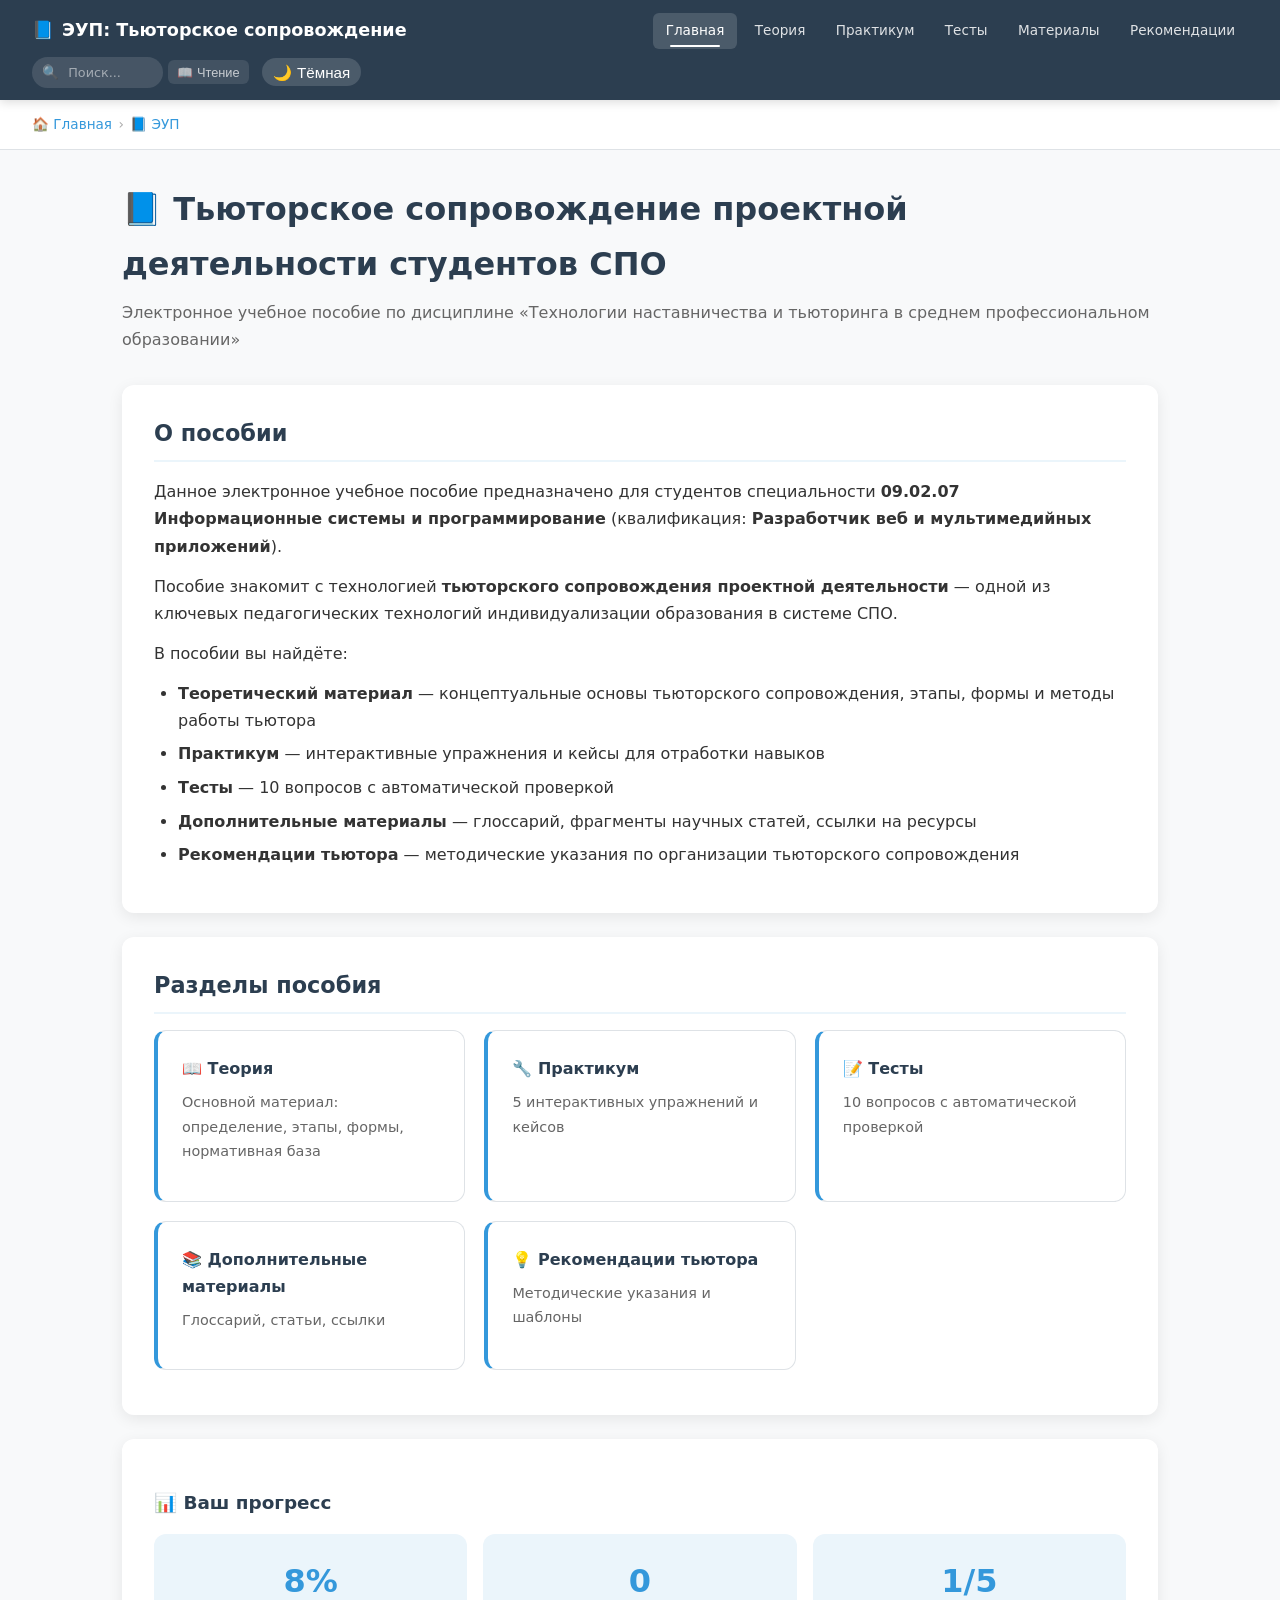
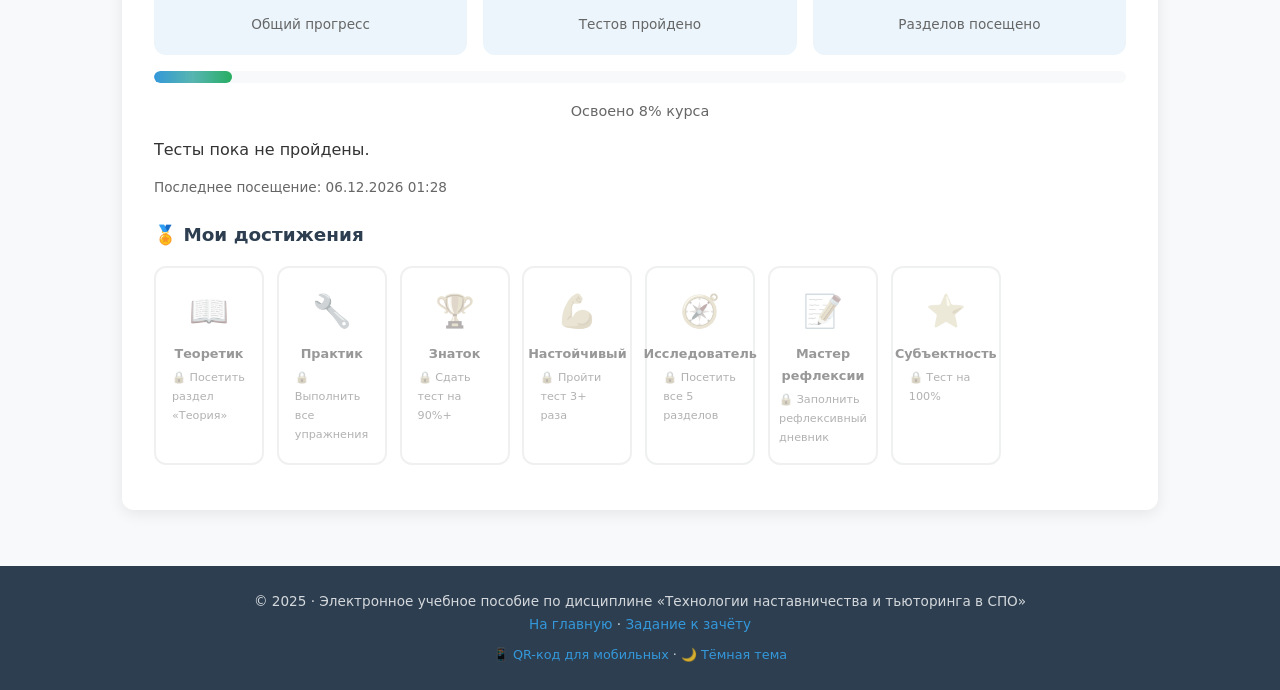
==== commit 3b9c1f0c: "add mobile adaptation and qr code" ====
--- a/eup/index.html
+++ b/eup/index.html
@@ -97,6 +97,10 @@
     <div class="footer">
         <p>© 2025 · Электронное учебное пособие по дисциплине «Технологии наставничества и тьюторинга в СПО»</p>
         <p><a href="../index.html">На главную</a> · <a href="../зачет.md">Задание к зачёту</a></p>
+        <p style="margin-top:0.5rem;font-size:0.8rem;">
+            📱 <a href="http://qrcoder.ru/code/?https%3A%2F%2Fevgpol.ru%2F&10&0" target="_blank">QR-код для мобильных</a> ·
+            🌙 <a href="#" onclick="toggleTheme();return false;">Тёмная тема</a>
+        </p>
     </div>
 
     <script src="js/navigation.js"></script>
@@ -123,6 +127,7 @@
                     card.style.background = '';
                 });
 
+                // Сбрасываем before установленный в CSS для секций
                 cardLinks.forEach(function(card) {
                     var href = card.getAttribute('href');
                     if (!href) return;
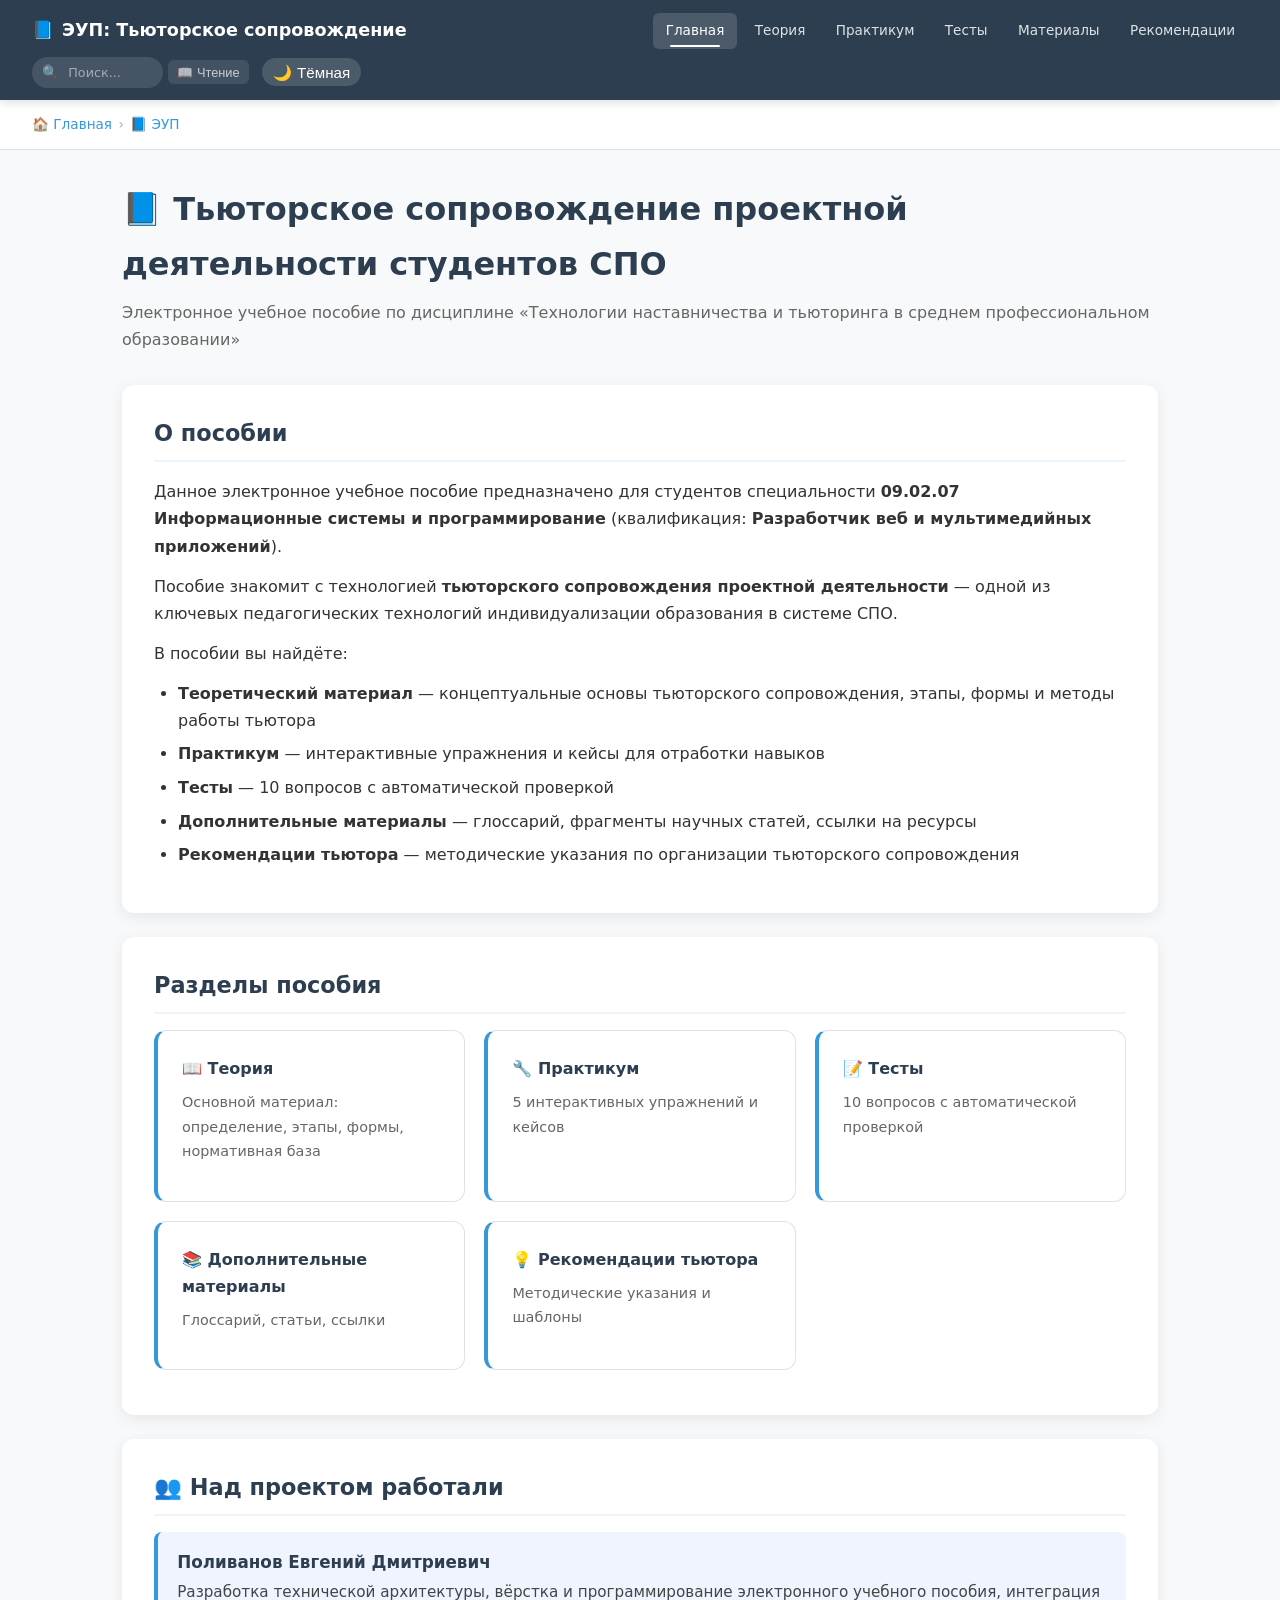
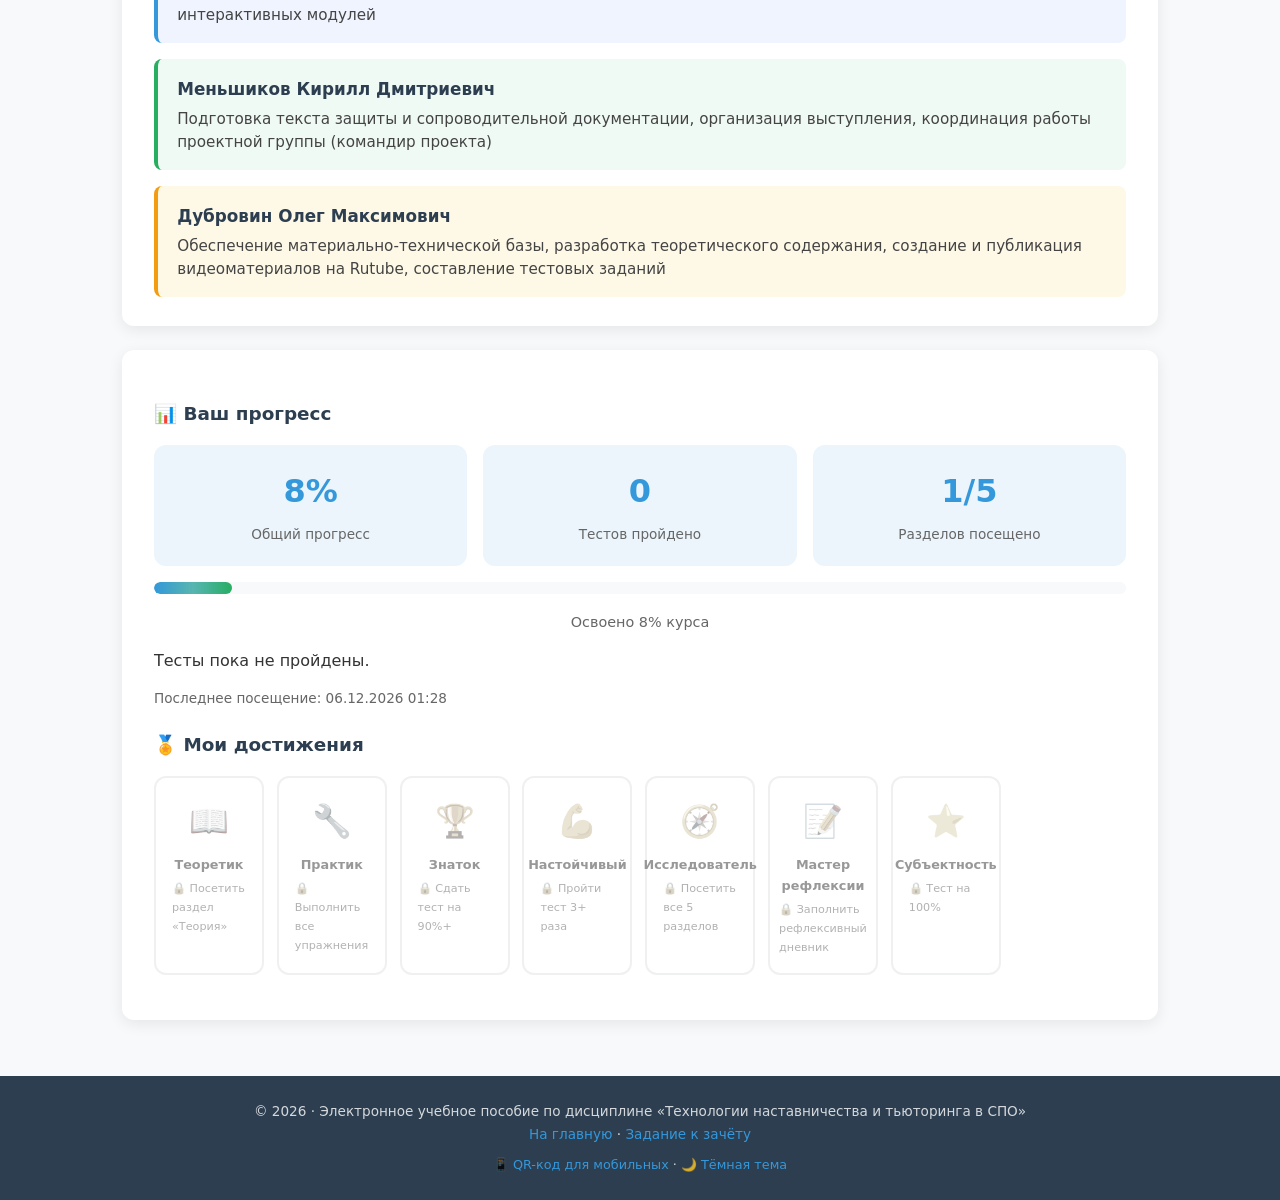
==== commit 2e4176f5: "add authors" ====
--- a/eup/index.html
+++ b/eup/index.html
@@ -80,6 +80,25 @@
             </div>
         </div>
 
+        <!-- Проектная группа -->
+        <div class="section">
+            <h2>👥 Над проектом работали</h2>
+            <div style="display:flex;flex-direction:column;gap:1rem;">
+                <div style="padding:1rem 1.2rem;background:#f0f4ff;border-left:4px solid #3498db;border-radius:8px;">
+                    <div style="font-weight:600;font-size:1.05rem;color:#2c3e50;">Поливанов Евгений Дмитриевич</div>
+                    <div style="margin-top:0.3rem;font-size:0.95rem;color:#444;line-height:1.5;">Разработка технической архитектуры, вёрстка и программирование электронного учебного пособия, интеграция интерактивных модулей</div>
+                </div>
+                <div style="padding:1rem 1.2rem;background:#f0faf4;border-left:4px solid #27ae60;border-radius:8px;">
+                    <div style="font-weight:600;font-size:1.05rem;color:#2c3e50;">Меньшиков Кирилл Дмитриевич</div>
+                    <div style="margin-top:0.3rem;font-size:0.95rem;color:#444;line-height:1.5;">Подготовка текста защиты и сопроводительной документации, организация выступления, координация работы проектной группы (командир проекта)</div>
+                </div>
+                <div style="padding:1rem 1.2rem;background:#fef9e7;border-left:4px solid #f39c12;border-radius:8px;">
+                    <div style="font-weight:600;font-size:1.05rem;color:#2c3e50;">Дубровин Олег Максимович</div>
+                    <div style="margin-top:0.3rem;font-size:0.95rem;color:#444;line-height:1.5;">Обеспечение материально-технической базы, разработка теоретического содержания, создание и публикация видеоматериалов на Rutube, составление тестовых заданий</div>
+                </div>
+            </div>
+        </div>
+
         <!-- Статистика + Бейджи (рендерятся внутри displayStats) -->
         <div id="stats-container"></div>
     </div>
@@ -95,7 +114,7 @@
 
     <!-- Footer -->
     <div class="footer">
-        <p>© 2025 · Электронное учебное пособие по дисциплине «Технологии наставничества и тьюторинга в СПО»</p>
+        <p>© 2026 · Электронное учебное пособие по дисциплине «Технологии наставничества и тьюторинга в СПО»</p>
         <p><a href="../index.html">На главную</a> · <a href="../зачет.md">Задание к зачёту</a></p>
         <p style="margin-top:0.5rem;font-size:0.8rem;">
             📱 <a href="http://qrcoder.ru/code/?https%3A%2F%2Fevgpol.ru%2F&10&0" target="_blank">QR-код для мобильных</a> ·
